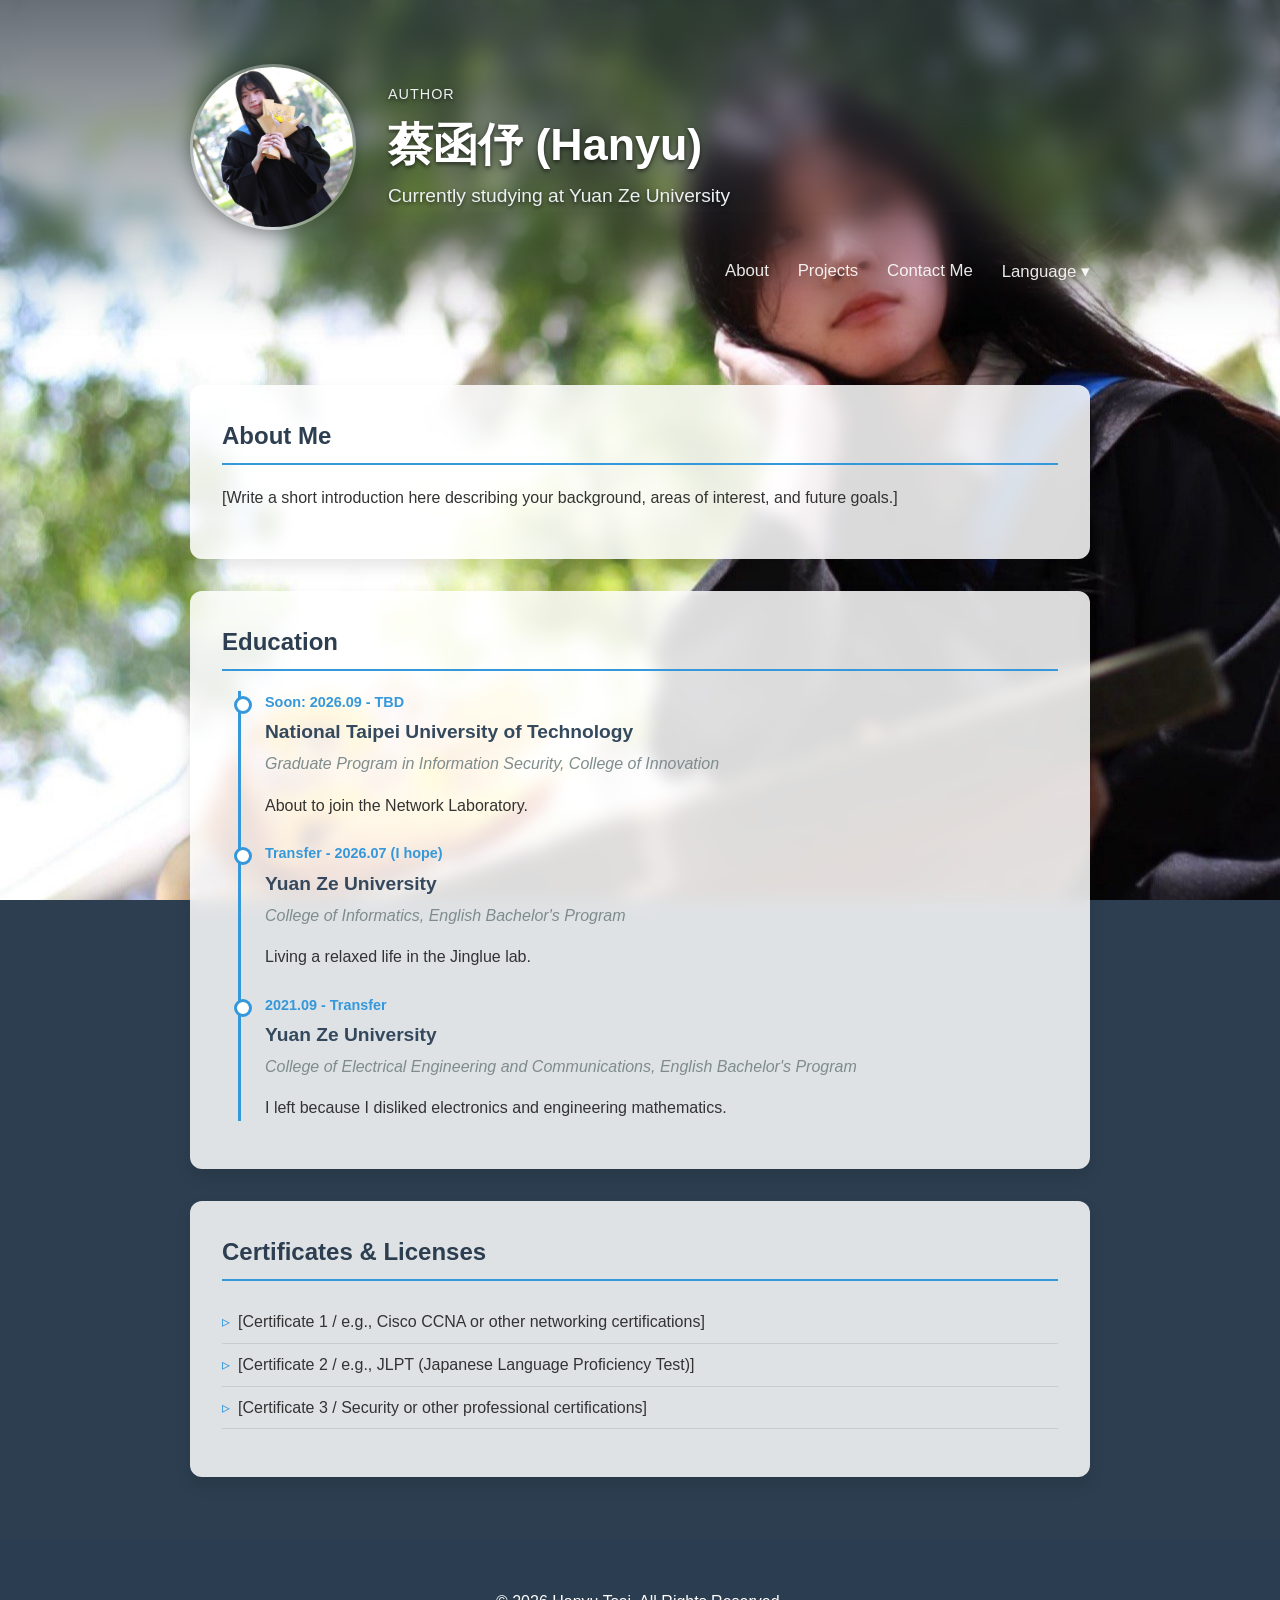
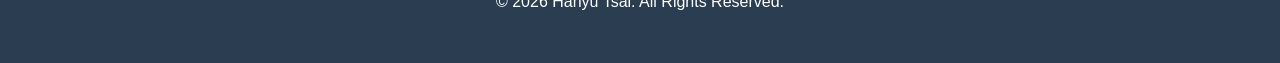
==== en/index.html @ d54254c4 "add different pages and English version" ====
<!DOCTYPE html>
<html lang="en">
<head>
    <meta charset="UTF-8">
    <meta name="viewport" content="width=device-width, initial-scale=1.0">
    <title>Hanyu's Website - About</title>
    <link rel="stylesheet" href="../style.css">
</head>
<body>

    <header>
        <div class="header-container">
            <div class="profile-main">
                <img src="../1.jpg" alt="Profile Picture" class="profile-img">
                <div class="profile-info">
                    <div class="profile-author">AUTHOR</div>
                    <h1>蔡函伃 (Hanyu)</h1>
                    <p>Currently studying at Yuan Ze University</p>
                </div>
            </div>
            
            <nav class="profile-nav">
                <a href="index.html">About</a>
                <a href="projects.html">Projects</a>
                <a href="contact.html">Contact Me</a>
                <div class="dropdown">
                    <button class="dropbtn">Language ▾</button>
                    <div class="dropdown-content">
                        <a href="../index.html">繁體中文</a>
                        <a href="index.html">English</a> 
                    </div>
                </div>
            </nav>
        </div>
    </header>

    <div class="container">
        <section id="about">
            <h2>About Me</h2>
            <p>[Write a short introduction here describing your background, areas of interest, and future goals.]</p>
        </section>

        <section id="education">
            <h2>Education</h2>
            <div class="timeline">
                <div class="timeline-item">
                    <div class="timeline-date">Soon: 2026.09 - TBD</div>
                    <h3 class="timeline-title">National Taipei University of Technology</h3>
                    <p class="timeline-subtitle">Graduate Program in Information Security, College of Innovation</p>
                    <p>About to join the Network Laboratory.</p>
                </div>

                <div class="timeline-item">
                    <div class="timeline-date">Transfer - 2026.07 (I hope)</div>
                    <h3 class="timeline-title">Yuan Ze University</h3>
                    <p class="timeline-subtitle">College of Informatics, English Bachelor's Program</p>
                    <p>Living a relaxed life in the Jinglue lab.</p>
                </div>

                <div class="timeline-item">
                    <div class="timeline-date">2021.09 - Transfer</div>
                    <h3 class="timeline-title">Yuan Ze University</h3>
                    <p class="timeline-subtitle">College of Electrical Engineering and Communications, English Bachelor's Program</p>
                    <p>I left because I disliked electronics and engineering mathematics.</p>
                </div>
            </div>
        </section>

        <section id="certificates">
            <h2>Certificates & Licenses</h2>
            <ul class="skill-list">
                <li>[Certificate 1 / e.g., Cisco CCNA or other networking certifications]</li>
                <li>[Certificate 2 / e.g., JLPT (Japanese Language Proficiency Test)]</li>
                <li>[Certificate 3 / Security or other professional certifications]</li>
            </ul>
        </section>
    </div>

    <footer>
        <p>&copy; 2026 Hanyu Tsai. All Rights Reserved.</p>
    </footer>

</body>
</html>
---- style.css ----
:root {
    --primary-color: #2c3e50;
    --secondary-color: #34495e;
    --accent-color: #3498db;
    --text-color: #333;
    --bg-color: #f8f9fa;
}

body {
    font-family: 'Segoe UI', Tahoma, Geneva, Verdana, sans-serif;
    line-height: 1.6;
    margin: 0;
    padding: 0;
    color: var(--text-color);
    background-color: var(--primary-color);
}

/* 全螢幕固定背景圖 */
body::before {
    content: '';
    position: fixed;
    top: 0;
    left: 0;
    width: 100vw;
    height: 100vh;
    z-index: -2; 
    background-image: url('8.jpg'); 
    background-size: cover;
    background-position: center;
}

/* Header 所屬的毛玻璃與漸變遮罩 */
header {
    position: relative; 
    color: white;
    padding: 4rem 2rem 4rem; /* 稍微縮減底部留白，讓整體更緊湊 */
    display: flex;
    justify-content: center;
}

header::before {
    content: '';
    position: absolute;
    top: 0;
    left: 0;
    width: 100%;
    height: 100%;
    z-index: -1; 
    background: linear-gradient(to bottom, rgba(40, 50, 60, 0.7) 0%, rgba(40, 50, 60, 0) 100%);
    backdrop-filter: blur(12px);
    -webkit-backdrop-filter: blur(12px);
    -webkit-mask-image: linear-gradient(to bottom, rgba(0,0,0,1) 60%, rgba(0,0,0,0) 100%);
    mask-image: linear-gradient(to bottom, rgba(0,0,0,1) 60%, rgba(0,0,0,0) 100%);
}

/* 核心修改：改為 column (上下排列)，徹底釋放橫向空間 */
.header-container {
    max-width: 900px;
    width: 100%;
    display: flex;
    flex-direction: column; 
    gap: 1.5rem; /* 上方文字與下方選單的整齊間距 */
}

/* 左側頭像與文字容器：現在可以舒展到完整寬度 */
.profile-main {
    display: flex;
    align-items: center;
    gap: 2rem;
    width: 100%;
}

.profile-img {
    width: 160px;
    height: 160px;
    border-radius: 50%;
    object-fit: cover;
    border: 3px solid rgba(255, 255, 255, 0.3);
    box-shadow: 0 4px 15px rgba(0,0,0,0.3);
}

.profile-info {
    display: flex;
    flex-direction: column;
    text-shadow: 0 2px 4px rgba(0,0,0,0.6); 
}

.profile-author {
    font-size: 0.9rem;
    color: #ecf0f1;
    letter-spacing: 1px;
    margin-bottom: 0.2rem;
    text-transform: uppercase;
}

.profile-info h1 {
    margin: 0;
    font-size: 2.8rem;
    font-weight: 600;
    white-space: nowrap; /* 確保名字絕對不亂斷行 */
}

.profile-info p {
    font-size: 1.2rem;
    color: #ecf0f1;
    margin-top: 5px;
    margin: 0;
    white-space: nowrap; /* 確保學校名稱絕對不亂斷行 */
}

/* 導覽選單：移到第二行，並精準推至最右邊 */
.profile-nav {
    display: flex;
    gap: 1.8rem;
    align-items: center;
    white-space: nowrap;         
    margin-left: auto; /* ✨ 關鍵：把選單整組推到最右邊，精確對齊下方白格子的右邊緣 */
}

.profile-nav a, .dropbtn {
    color: rgba(255, 255, 255, 0.9);
    text-decoration: none;
    font-size: 1.05rem;
    font-weight: 500;
    background: none;
    border: none;
    cursor: pointer;
    padding: 4px 0;
    font-family: inherit;
    position: relative;
    transition: color 0.3s;
}

.profile-nav a::after {
    content: '';
    position: absolute;
    width: 0;
    height: 2px;
    bottom: 0;
    left: 0;
    background-color: white;
    transition: width 0.3s ease;
}

.profile-nav a:hover::after {
    width: 100%;
}

.profile-nav a:hover, .dropdown:hover .dropbtn {
    color: #fff;
}

/* 下拉選單與隱形橋樑 */
.dropdown {
    position: relative;
    display: inline-block;
}

.dropdown-content {
    display: none;
    position: absolute;
    right: 0; 
    background-color: rgba(30, 40, 50, 0.85);
    backdrop-filter: blur(8px);
    min-width: 110px;
    box-shadow: 0px 8px 16px rgba(0,0,0,0.3);
    z-index: 10;
    border-radius: 6px;
    margin-top: 8px; 
    overflow: visible; 
}

.dropdown-content::before {
    content: '';
    position: absolute;
    top: -12px; 
    left: 0;
    width: 100%;
    height: 12px;
    background: transparent; 
}

.dropdown-content a {
    color: white;
    padding: 8px 14px;
    font-size: 0.95rem;
    display: block;
    text-align: left;
    transition: background 0.2s;
}

.dropdown-content a::after {
    display: none; 
}

.dropdown-content a:hover {
    background-color: rgba(255, 255, 255, 0.15);
}

.dropdown:hover .dropdown-content {
    display: block;
}

/* 內容區塊 */
.container {
    max-width: 900px;
    margin: 0 auto;
    padding: 2rem;
}

section {
    background: rgba(255, 255, 255, 0.85); 
    backdrop-filter: blur(8px); 
    padding: 2rem;
    border-radius: 12px;
    box-shadow: 0 8px 16px rgba(0,0,0,0.1);
    margin-bottom: 2rem;
}

h2 {
    color: var(--primary-color);
    border-bottom: 2px solid var(--accent-color);
    padding-bottom: 0.5rem;
    margin-top: 0;
}

/* 時間線 */
.timeline {
    border-left: 3px solid var(--accent-color);
    padding-left: 1.5rem;
    margin-left: 1rem;
    position: relative;
}

.timeline-item {
    position: relative;
    margin-bottom: 1.5rem;
}

.timeline-item:last-child {
    margin-bottom: 0;
}

.timeline-item::before {
    content: '';
    position: absolute;
    left: -1.95rem;
    top: 0.3rem;
    width: 12px;
    height: 12px;
    background-color: white;
    border: 3px solid var(--accent-color);
    border-radius: 50%;
}

.timeline-date {
    font-size: 0.9rem;
    color: var(--accent-color);
    font-weight: bold;
    margin-bottom: 0.2rem;
}

.timeline-title {
    font-size: 1.2rem;
    color: var(--secondary-color);
    margin: 0;
    font-weight: bold;
}

.timeline-subtitle {
    font-size: 1rem;
    color: #7f8c8d;
    margin: 0.2rem 0 0.5rem 0;
    font-style: italic;
}

ul.skill-list {
    list-style-type: none;
    padding: 0;
}

ul.skill-list li {
    padding: 0.5rem 0;
    border-bottom: 1px solid rgba(0,0,0,0.1); 
}

ul.skill-list li::before {
    content: "▹";
    color: var(--accent-color);
    margin-right: 8px;
}

.project-item {
    margin-bottom: 1.5rem;
}

.project-item h3 {
    margin-bottom: 0.2rem;
    color: var(--secondary-color);
}

.project-meta {
    font-size: 0.9rem;
    color: #7f8c8d;
    font-style: italic;
    margin-bottom: 0.5rem;
}

footer {
    text-align: center;
    padding: 2rem;
    background-color: rgba(44, 62, 80, 0.9); 
    color: white;
}

a {
    color: var(--accent-color);
    text-decoration: none;
}

a:hover {
    text-decoration: underline;
}

/* 📱 響應式手機版設定 */
@media (max-width: 768px) {
    body::before {
        background-image: url('3.jpg'); 
    }

    .header-container {
        flex-direction: column;
        text-align: center;
        align-items: center; 
        gap: 1rem;
    }

    .profile-main {
        flex-direction: column;
        text-align: center;
        gap: 1rem;
    }

    .profile-info h1, .profile-info p {
        white-space: normal; /* 手機版寬度太窄時，允許正常的自動換行 */
    }

    .profile-nav {
        margin-left: 0; /* 手機版取消靠右，改回居中排列 */
        justify-content: center;
        gap: 1.2rem;
        margin-top: 0.5rem;
    }

    .container {
        padding: 1rem;
    }

    section {
        padding: 1.5rem;
    }
}
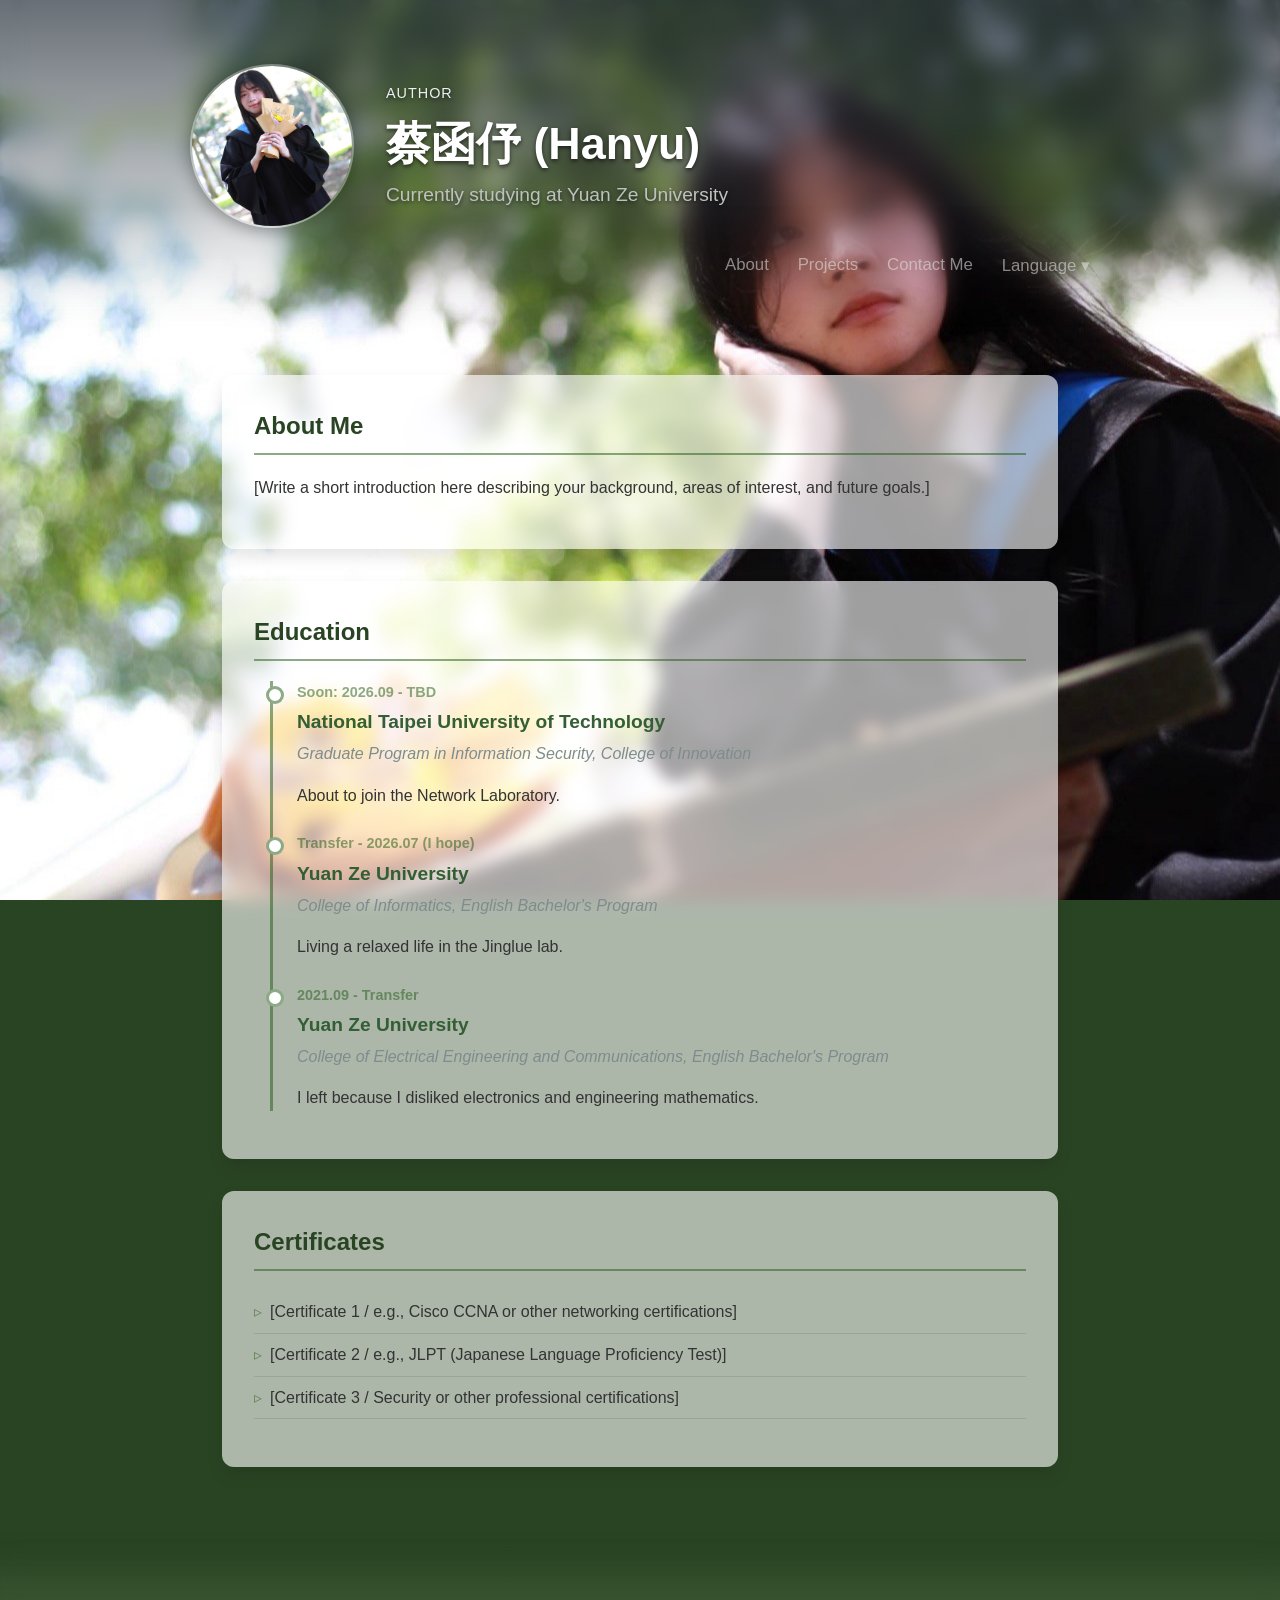
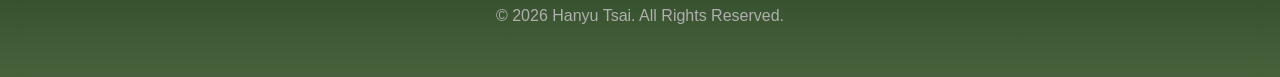
==== commit 6b338269: "修好了footer上移的bug，更改了繁體中文部分的index內容，並且更改了整體的css" ====
--- a/en/index.html
+++ b/en/index.html
@@ -67,7 +67,7 @@
         </section>
 
         <section id="certificates">
-            <h2>Certificates & Licenses</h2>
+            <h2>Certificates</h2>
             <ul class="skill-list">
                 <li>[Certificate 1 / e.g., Cisco CCNA or other networking certifications]</li>
                 <li>[Certificate 2 / e.g., JLPT (Japanese Language Proficiency Test)]</li>
--- a/style.css
+++ b/style.css
@@ -1,11 +1,17 @@
+/* ========================================
+   CSS 全局變量定義
+   ======================================== */
 :root {
-    --primary-color: #2c3e50;
-    --secondary-color: #34495e;
-    --accent-color: #3498db;
-    --text-color: #333;
-    --bg-color: #f8f9fa;
-}
-
+    --primary-color: #294423;       /* 主要色彩 - 深藍灰 */
+    --secondary-color: #345e34;     /* 次要色彩 - 稍淺藍灰 */
+    --accent-color: #245c1685;        /* 強調色 - 亮藍 */
+    --text-color: #333333;             /* 文字色 - 深灰 */
+    --bg-color: #f8f9fa00;            /* 背景色 - 淺灰 */
+}
+
+/* ========================================
+   頁面基本樣式
+   ======================================== */
 body {
     font-family: 'Segoe UI', Tahoma, Geneva, Verdana, sans-serif;
     line-height: 1.6;
@@ -13,96 +19,116 @@
     padding: 0;
     color: var(--text-color);
     background-color: var(--primary-color);
+
+    /* 💡 請在 body 裡面加上這 3 行 */
+    display: flex;
+    flex-direction: column;
+    min-height: 100vh;
 }
 
 /* 全螢幕固定背景圖 */
 body::before {
-    content: '';
-    position: fixed;
-    top: 0;
-    left: 0;
-    width: 100vw;
-    height: 100vh;
-    z-index: -2; 
-    background-image: url('8.jpg'); 
-    background-size: cover;
-    background-position: center;
-}
-
+    content: '';                    /* 創建偽元素 */
+    position: fixed;                /* 固定定位 */
+    top: 0;                         /* 距上方 0 */
+    left: 0;                        /* 距左方 0 */
+    width: 100vw;                   /* 寬度100視口寬度 */
+    height: 100vh;                  /* 高度100視口高度 */
+    z-index: -2;                    /* 層級最底 */
+    background-image: url('8.jpg'); /* 背景圖片 */
+    background-size: cover;         /* 圖片覆蓋整個區域 */
+    background-position: center;    /* 居中定位 */
+}
+
+/* ========================================
+   Header 標題區樣式
+   ======================================== */
 /* Header 所屬的毛玻璃與漸變遮罩 */
 header {
-    position: relative; 
-    color: white;
-    padding: 4rem 2rem 4rem; /* 稍微縮減底部留白，讓整體更緊湊 */
-    display: flex;
-    justify-content: center;
-}
-
+    position: relative;             /* 相對定位 */
+    color: white;                   /* 文字為白色 */
+    padding: 4rem 2rem 4rem;        /* 上下內邊距 4rem，左右 2rem */
+    display: flex;                  /* 使用彈性佈局 */
+    justify-content: center;        /* 水平居中 */
+}
+
+/* Header 背景效果 - 毛玻璃模糊背景 */
 header::before {
-    content: '';
-    position: absolute;
-    top: 0;
-    left: 0;
-    width: 100%;
-    height: 100%;
-    z-index: -1; 
+    content: '';                    /* 創建偽元素 */
+    position: absolute;             /* 絕對定位 */
+    top: 0;                         /* 距上方 0 */
+    left: 0;                        /* 距左方 0 */
+    width: 100%;                    /* 寬度100% */
+    height: 100%;                   /* 高度100% */
+    z-index: -1;                    /* 在 header 後面 */
+    /* 漸變效果：上方不透明，下方透明 */
     background: linear-gradient(to bottom, rgba(40, 50, 60, 0.7) 0%, rgba(40, 50, 60, 0) 100%);
-    backdrop-filter: blur(12px);
-    -webkit-backdrop-filter: blur(12px);
-    -webkit-mask-image: linear-gradient(to bottom, rgba(0,0,0,1) 60%, rgba(0,0,0,0) 100%);
-    mask-image: linear-gradient(to bottom, rgba(0,0,0,1) 60%, rgba(0,0,0,0) 100%);
-}
-
+    backdrop-filter: blur(12px);    /* 高斯模糊效果 */
+    -webkit-backdrop-filter: blur(12px); /* Webkit 瀏覽器相容 */
+    -webkit-mask-image: linear-gradient(to bottom, rgba(0,0,0,1) 60%, rgba(0,0,0,0) 100%); /* Webkit 遮罩 */
+    mask-image: linear-gradient(to bottom, rgba(0,0,0,1) 60%, rgba(0,0,0,0) 100%); /* 遮罩效果 */
+}
+
+/* ========================================
+   Header 容器佈局
+   ======================================== */
 /* 核心修改：改為 column (上下排列)，徹底釋放橫向空間 */
 .header-container {
-    max-width: 900px;
-    width: 100%;
-    display: flex;
-    flex-direction: column; 
-    gap: 1.5rem; /* 上方文字與下方選單的整齊間距 */
-}
-
+    max-width: 900px;               /* 最大寬度 900px */
+    width: 100%;                    /* 寬度100% */
+    display: flex;                  /* 彈性佈局 */
+    flex-direction: column;         /* 上下排列 */
+    gap: 1.5rem;                    /* 元素間距 1.5rem */
+}
+
+/* ========================================
+   個人資訊區塊
+   ======================================== */
 /* 左側頭像與文字容器：現在可以舒展到完整寬度 */
 .profile-main {
-    display: flex;
-    align-items: center;
-    gap: 2rem;
-    width: 100%;
-}
-
+    display: flex;                  /* 彈性佈局 */
+    align-items: center;            /* 垂直居中 */
+    gap: 2rem;                      /* 元素間距 2rem */
+    width: 100%;                    /* 寬度100% */
+}
+
+/* 頭像樣式 */
 .profile-img {
-    width: 160px;
-    height: 160px;
-    border-radius: 50%;
-    object-fit: cover;
-    border: 3px solid rgba(255, 255, 255, 0.3);
-    box-shadow: 0 4px 15px rgba(0,0,0,0.3);
-}
-
+    width: 160px;                   /* 寬度 160px */
+    height: 160px;                  /* 高度 160px */
+    border-radius: 50%;             /* 圓形頭像 */
+    object-fit: cover;              /* 保持長寬比裁切 */
+    border: 2.5px solid rgba(255, 255, 255, 0.3); /* 半透明白色邊框 */
+    box-shadow: 0 4px 15px rgba(0,0,0,0.3); /* 陰影效果 */
+}
+
+/* 文字資訊容器 */
 .profile-info {
-    display: flex;
-    flex-direction: column;
-    text-shadow: 0 2px 4px rgba(0,0,0,0.6); 
-}
-
+    display: flex;                  /* 彈性佈局 */
+    flex-direction: column;         /* 上下排列 */
+    text-shadow: 0 2px 4px rgba(0,0,0,0.6); /* 文字陰影 */
+}
+
+/* 作者身份文字 */
 .profile-author {
-    font-size: 0.9rem;
-    color: #ecf0f1;
-    letter-spacing: 1px;
-    margin-bottom: 0.2rem;
-    text-transform: uppercase;
-}
-
+    font-size: 0.9rem;              /* 字體大小 0.9rem */
+    color: #ecf0f1;                 /* 淺灰色 */
+    letter-spacing: 1px;            /* 字間距 1px */
+    margin-bottom: 0.2rem;          /* 下方邊距 0.2rem */
+    text-transform: uppercase;      /* 大寫轉換 */
+}
+
+/* 名字標題 */
 .profile-info h1 {
-    margin: 0;
-    font-size: 2.8rem;
-    font-weight: 600;
-    white-space: nowrap; /* 確保名字絕對不亂斷行 */
+    margin: 0;                      /* 移除預設邊距 */
+    font-size: 2.8rem;              /* 字體大小 2.8rem */
+    font-weight: 600;               /* 字體粗細 600 */
+    white-space: nowrap;            /* 確保名字絕對不亂斷行 */
 }
 
 .profile-info p {
     font-size: 1.2rem;
-    color: #ecf0f1;
+    color: #bec2be;
     margin-top: 5px;
     margin: 0;
     white-space: nowrap; /* 確保學校名稱絕對不亂斷行 */
@@ -110,25 +136,25 @@
 
 /* 導覽選單：移到第二行，並精準推至最右邊 */
 .profile-nav {
-    display: flex;
-    gap: 1.8rem;
-    align-items: center;
-    white-space: nowrap;         
-    margin-left: auto; /* ✨ 關鍵：把選單整組推到最右邊，精確對齊下方白格子的右邊緣 */
+    display: flex;                  /* 彈性佈局，水平排列連結 */
+    gap: 1.8rem;                    /* 連結間距 1.8rem */
+    align-items: center;            /* 垂直置中對齊 */
+    white-space: nowrap;            /* 禁止連結換行 */
+    margin-left: auto;              /* 推整組選單到最右側 */
 }
 
 .profile-nav a, .dropbtn {
-    color: rgba(255, 255, 255, 0.9);
-    text-decoration: none;
-    font-size: 1.05rem;
-    font-weight: 500;
-    background: none;
-    border: none;
-    cursor: pointer;
-    padding: 4px 0;
-    font-family: inherit;
-    position: relative;
-    transition: color 0.3s;
+    color: rgba(224, 224, 224, 0.582);/* 文字顏色：半透明白 */
+    text-decoration: none;          /* 移除底線 */
+    font-size: 1.05rem;             /* 字體大小 */
+    font-weight: 500;               /* 字重 */
+    background: none;               /* 無背景 */
+    border: none;                   /* 無邊框 */
+    cursor: pointer;                /* 滑鼠樣式 */
+    padding: 0;                     /* 取消預設內距 */
+    font-family: inherit;           /* 繼承字體 */
+    position: relative;             /* 為偽元素定位 */
+    transition: color 0.3s;         /* 顏色過渡效果 */
 }
 
 .profile-nav a::after {
@@ -138,78 +164,85 @@
     height: 2px;
     bottom: 0;
     left: 0;
-    background-color: white;
-    transition: width 0.3s ease;
+    background-color: white;        /* 連結底部滑動線 */
+    transition: width 0.3s ease;    /* 線條展開動畫 */
 }
 
 .profile-nav a:hover::after {
-    width: 100%;
+    width: 100%;                    /* 滑鼠移上時底線滿寬 */
 }
 
 .profile-nav a:hover, .dropdown:hover .dropbtn {
-    color: #fff;
-}
-
-/* 下拉選單與隱形橋樑 */
+    color: #fff;                    /* 滑鼠移上時文字變白 */
+    text-decoration: none; /* 👈 加上這行，強制殺掉瀏覽器預設的底線 */
+}
+
+/* 下拉選單設定 */
 .dropdown {
-    position: relative;
-    display: inline-block;
+    position: relative;             /* 讓下拉內容絕對定位於此 */
+    display: inline-block;          /* 行內區塊顯示 */
 }
 
 .dropdown-content {
-    display: none;
-    position: absolute;
-    right: 0; 
-    background-color: rgba(30, 40, 50, 0.85);
-    backdrop-filter: blur(8px);
-    min-width: 110px;
-    box-shadow: 0px 8px 16px rgba(0,0,0,0.3);
-    z-index: 10;
-    border-radius: 6px;
-    margin-top: 8px; 
-    overflow: visible; 
+    display: none;                  /* 預設隱藏 */
+    position: absolute;             /* 絕對定位 */
+    right: 0;                       /* 靠右對齊 */
+    background-color: rgba(227, 240, 226, 0.418); /* 半透明底色 */
+    backdrop-filter: blur(8px);     /* 毛玻璃模糊 */
+    min-width: 110px;               /* 最小寬度 */
+    box-shadow: 0px 8px 16px rgba(0,0,0,0.3); /* 陰影 */
+    z-index: 10;                    /* 視野層級 */
+    border-radius: 6px;             /* 圓角 */
+    margin-top: 8px;                /* 與按鈕間距 */
+    overflow: visible;              /* 允許溢出可見 */
 }
 
 .dropdown-content::before {
     content: '';
     position: absolute;
-    top: -12px; 
+    top: -12px;
     left: 0;
     width: 100%;
     height: 12px;
-    background: transparent; 
+    background: transparent;         /* 用於延展點擊區域 */
 }
 
 .dropdown-content a {
-    color: white;
-    padding: 8px 14px;
-    font-size: 0.95rem;
-    display: block;
-    text-align: left;
-    transition: background 0.2s;
+    color: white;                   /* 文字顏色 */
+    padding: 8px 14px;              /* 內距 */
+    font-size: 0.95rem;             /* 字體大小 */
+    display: block;                 /* 區塊顯示 */
+    text-align: left;               /* 左對齊 */
+    transition: background 0.2s;    /* 背景過渡 */
 }
 
 .dropdown-content a::after {
-    display: none; 
+    display: none;                  /* 隱藏底線效果 */
 }
 
 .dropdown-content a:hover {
-    background-color: rgba(255, 255, 255, 0.15);
+    background-color: rgba(235, 238, 234, 0.15); /* 滑鼠移上時背景 */
 }
 
 .dropdown:hover .dropdown-content {
-    display: block;
-}
+    display: block;                 /* 滑鼠懸停顯示下拉內容 */
+}
+
 
 /* 內容區塊 */
 .container {
     max-width: 900px;
     margin: 0 auto;
     padding: 2rem;
+
+    /* 💡 請在 .container 裡面加上這 3 行 */
+    flex: 1;
+    width: 100%;
+    box-sizing: border-box;
 }
 
 section {
-    background: rgba(255, 255, 255, 0.85); 
+    background: rgba(255, 255, 255, 0.616); 
     backdrop-filter: blur(8px); 
     padding: 2rem;
     border-radius: 12px;
@@ -307,10 +340,40 @@
 }
 
 footer {
+    position: relative;      /* 為了定位背景的毛玻璃層 */
     text-align: center;
-    padding: 2rem;
-    background-color: rgba(44, 62, 80, 0.9); 
-    color: white;
+    padding: 3.5rem 2rem 2rem; /* 增加頂部留白，讓漸變過渡空間更自然 */
+    color: #afafaf;
+    background: transparent; /* ⚠️ 關鍵：本體設為透明，交由偽元素處理玻璃效果 */
+}
+
+/* 建立獨立的頁尾毛玻璃漸變層 */
+footer::before {
+    content: '';
+    position: absolute;
+    top: 0;
+    left: 0;
+    width: 100%;
+    height: 100%;
+    z-index: -1; 
+    
+    /* 漸變底色：由下往上（深色漸變至完全透明） */
+    background: linear-gradient(to top, rgba(132, 155, 110, 0.349) 0%, rgba(51, 80, 44, 0) 100%);
+    
+    /* 毛玻璃模糊效果 */
+    backdrop-filter: blur(12px);
+    -webkit-backdrop-filter: blur(12px);
+    
+    /* 漸變遮罩：讓「模糊效果本身」也由下往上淡出，與背景完美融為一體 */
+    -webkit-mask-image: linear-gradient(to top, rgba(0,0,0,1) 65%, rgba(0,0,0,0) 100%);
+    mask-image: linear-gradient(to top, rgba(0,0,0,1) 65%, rgba(0,0,0,0) 100%);
+}
+
+/* 順手幫頁尾的副文字加個微透光的高級感 */
+footer p.sub-text {
+    font-size: 0.85rem;
+    color: rgba(255, 255, 255, 0.7);
+    margin-top: 4px;
 }
 
 a {
@@ -324,10 +387,12 @@
 
 /* 📱 響應式手機版設定 */
 @media (max-width: 768px) {
+    /* 手機版背景圖片替換為較淺的3.jpg */
     body::before {
         background-image: url('3.jpg'); 
     }
 
+    /* Header容器改為垂直排列，居中對齊 */
     .header-container {
         flex-direction: column;
         text-align: center;
@@ -335,27 +400,32 @@
         gap: 1rem;
     }
 
+    /* 主要資訊區改為上下排列，居中顯示 */
     .profile-main {
         flex-direction: column;
         text-align: center;
         gap: 1rem;
     }
 
+    /* 手機版寬度太窄時，允許名字和學校名稱正常自動換行 */
     .profile-info h1, .profile-info p {
-        white-space: normal; /* 手機版寬度太窄時，允許正常的自動換行 */
-    }
-
+        white-space: normal;
+    }
+
+    /* 手機版取消靠右，改回居中排列導覽選單 */
     .profile-nav {
-        margin-left: 0; /* 手機版取消靠右，改回居中排列 */
+        margin-left: 0;
         justify-content: center;
         gap: 1.2rem;
         margin-top: 0.5rem;
     }
 
+    /* 減少容器內邊距，適應手機螢幕寬度 */
     .container {
         padding: 1rem;
     }
 
+    /* 減少各區段的內邊距以節省空間 */
     section {
         padding: 1.5rem;
     }
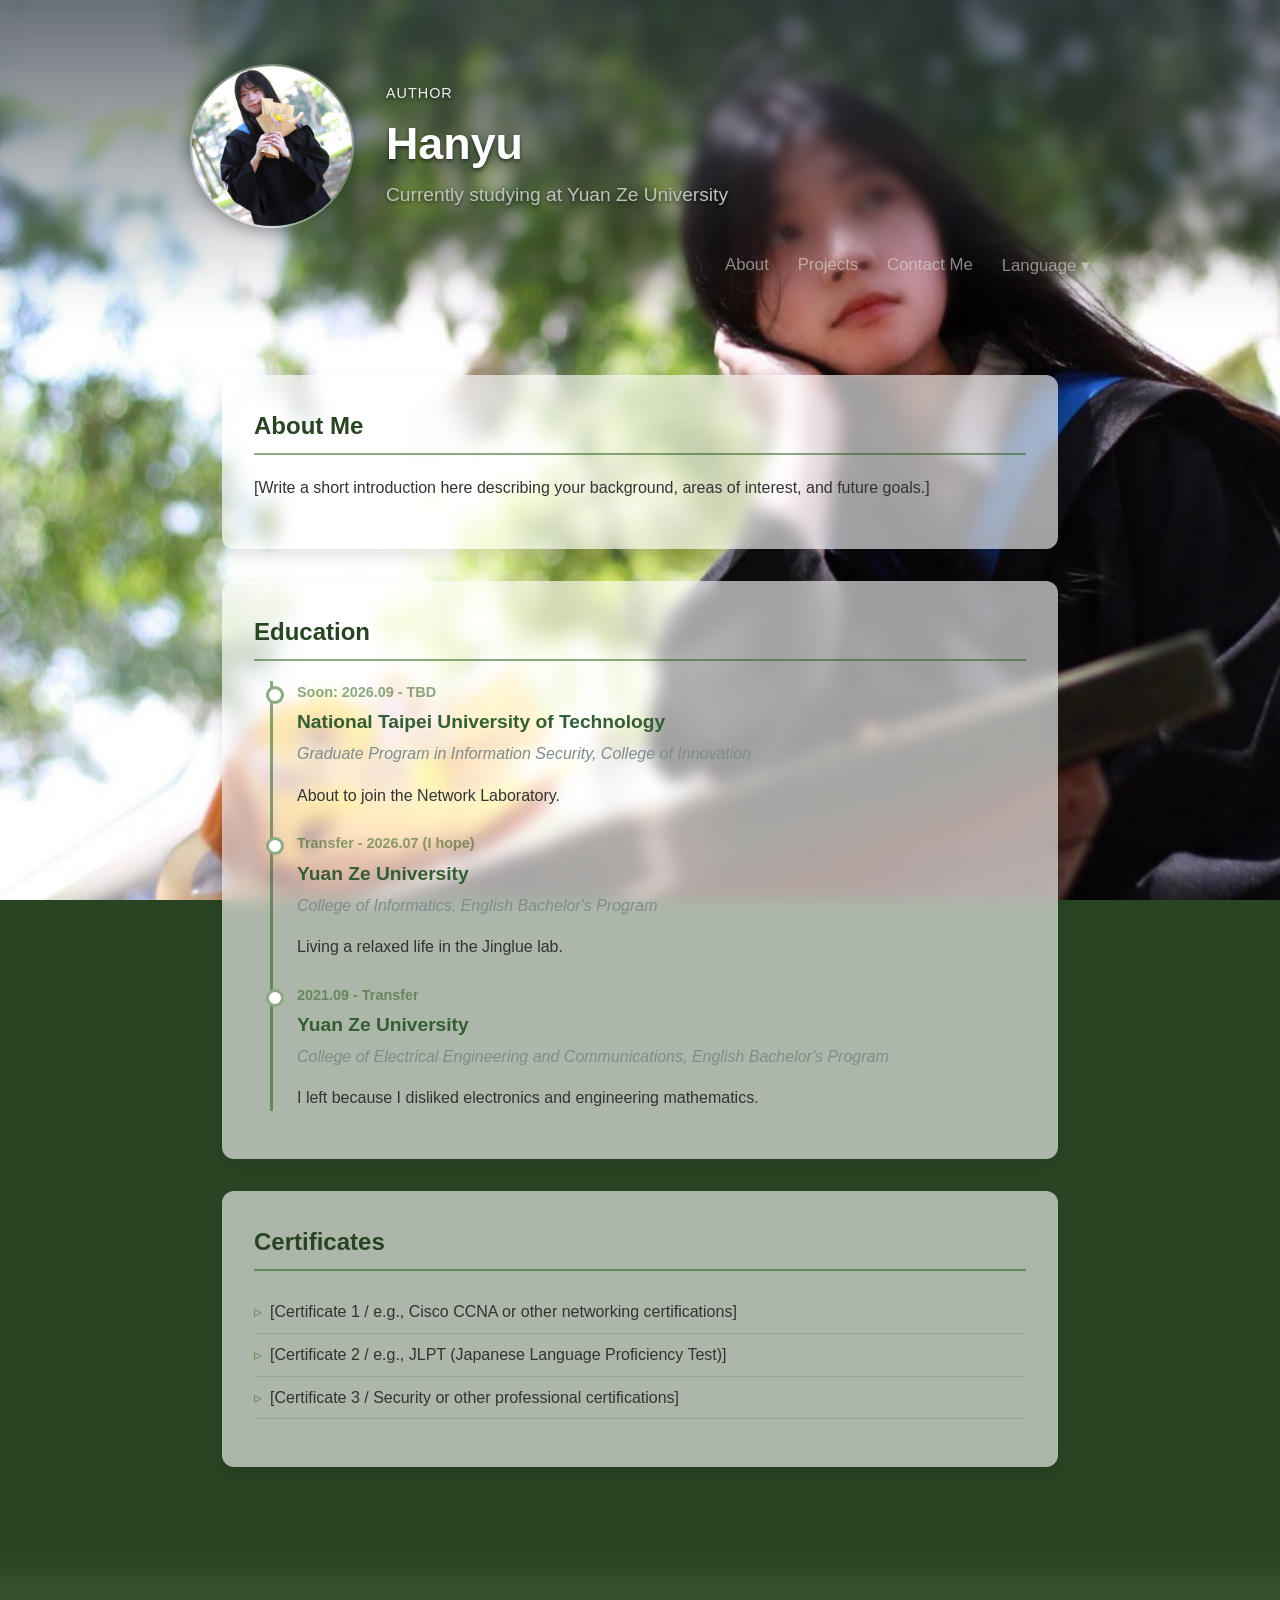
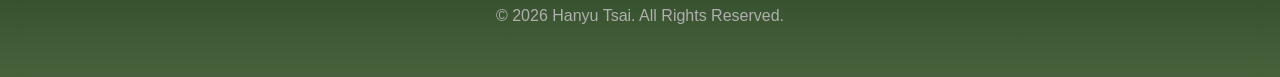
==== commit dd221cfb: "Change name" ====
--- a/en/index.html
+++ b/en/index.html
@@ -14,7 +14,7 @@
                 <img src="../1.jpg" alt="Profile Picture" class="profile-img">
                 <div class="profile-info">
                     <div class="profile-author">AUTHOR</div>
-                    <h1>蔡函伃 (Hanyu)</h1>
+                    <h1>Hanyu</h1>
                     <p>Currently studying at Yuan Ze University</p>
                 </div>
             </div>
--- a/style.css
+++ b/style.css
@@ -63,8 +63,8 @@
     z-index: -1;                    /* 在 header 後面 */
     /* 漸變效果：上方不透明，下方透明 */
     background: linear-gradient(to bottom, rgba(40, 50, 60, 0.7) 0%, rgba(40, 50, 60, 0) 100%);
-    backdrop-filter: blur(12px);    /* 高斯模糊效果 */
-    -webkit-backdrop-filter: blur(12px); /* Webkit 瀏覽器相容 */
+    backdrop-filter: blur(6px);    /* 高斯模糊效果 */
+    -webkit-backdrop-filter: blur(6px); /* Webkit 瀏覽器相容 */
     -webkit-mask-image: linear-gradient(to bottom, rgba(0,0,0,1) 60%, rgba(0,0,0,0) 100%); /* Webkit 遮罩 */
     mask-image: linear-gradient(to bottom, rgba(0,0,0,1) 60%, rgba(0,0,0,0) 100%); /* 遮罩效果 */
 }
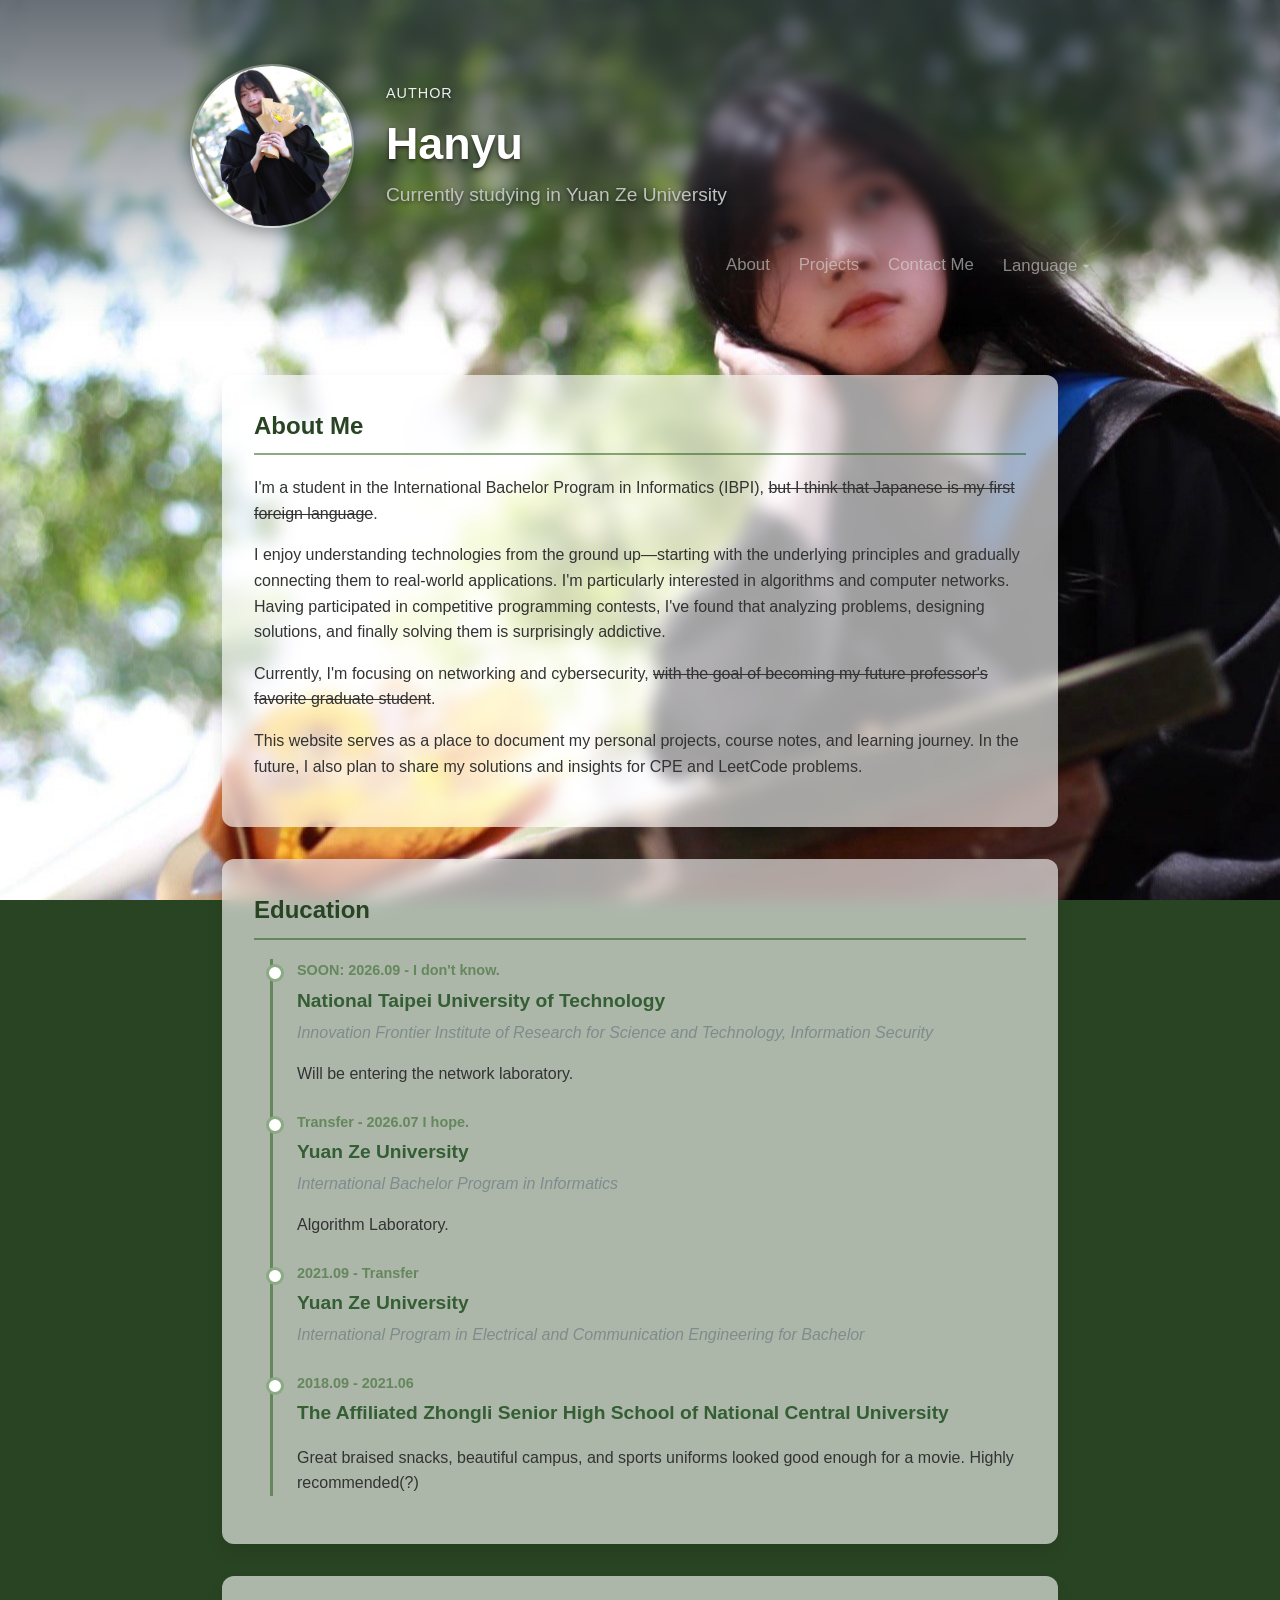
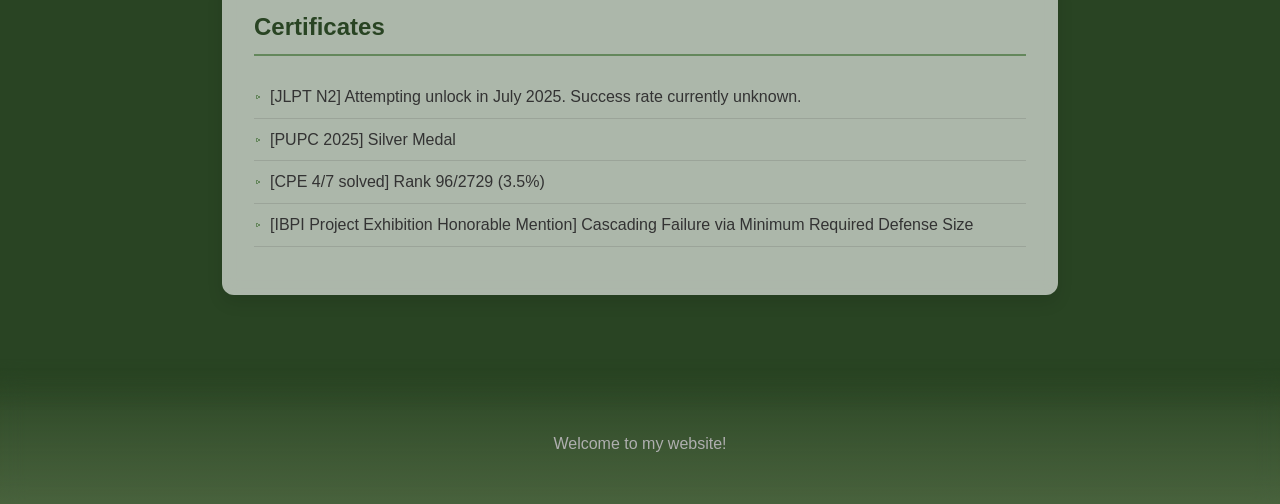
==== commit e6805610: "add English version pages content" ====
--- a/en/index.html
+++ b/en/index.html
@@ -1,5 +1,5 @@
 <!DOCTYPE html>
-<html lang="en">
+<html lang="zh-TW">
 <head>
     <meta charset="UTF-8">
     <meta name="viewport" content="width=device-width, initial-scale=1.0">
@@ -15,7 +15,7 @@
                 <div class="profile-info">
                     <div class="profile-author">AUTHOR</div>
                     <h1>Hanyu</h1>
-                    <p>Currently studying at Yuan Ze University</p>
+                    <p>Currently studying in Yuan Ze University</p>
                 </div>
             </div>
             
@@ -37,31 +37,39 @@
     <div class="container">
         <section id="about">
             <h2>About Me</h2>
-            <p>[Write a short introduction here describing your background, areas of interest, and future goals.]</p>
+            <p>I'm a student in the International Bachelor Program in Informatics (IBPI), <del>but I think that Japanese is my first foreign language</del>.</p>
+            <p>I enjoy understanding technologies from the ground up—starting with the underlying principles and gradually connecting them to real-world applications. I'm particularly interested in algorithms and computer networks. Having participated in competitive programming contests, I've found that analyzing problems, designing solutions, and finally solving them is surprisingly addictive.</p>
+            <p>Currently, I'm focusing on networking and cybersecurity, <del>with the goal of becoming my future professor's favorite graduate student</del>.</p>
+            <p>This website serves as a place to document my personal projects, course notes, and learning journey. In the future, I also plan to share my solutions and insights for CPE and LeetCode problems.</p>
         </section>
 
         <section id="education">
             <h2>Education</h2>
             <div class="timeline">
                 <div class="timeline-item">
-                    <div class="timeline-date">Soon: 2026.09 - TBD</div>
+                    <div class="timeline-date">SOON: 2026.09 - I don't know.</div>
                     <h3 class="timeline-title">National Taipei University of Technology</h3>
-                    <p class="timeline-subtitle">Graduate Program in Information Security, College of Innovation</p>
-                    <p>About to join the Network Laboratory.</p>
+                    <p class="timeline-subtitle">Innovation Frontier Institute of Research for Science and Technology, Information Security</p>
+                    <p>Will be entering the network laboratory.</p>
                 </div>
 
                 <div class="timeline-item">
-                    <div class="timeline-date">Transfer - 2026.07 (I hope)</div>
+                    <div class="timeline-date">Transfer - 2026.07 I hope.</div>
                     <h3 class="timeline-title">Yuan Ze University</h3>
-                    <p class="timeline-subtitle">College of Informatics, English Bachelor's Program</p>
-                    <p>Living a relaxed life in the Jinglue lab.</p>
+                    <p class="timeline-subtitle">International Bachelor Program in Informatics</p>
+                    <p>Algorithm Laboratory.</p>
                 </div>
 
                 <div class="timeline-item">
                     <div class="timeline-date">2021.09 - Transfer</div>
                     <h3 class="timeline-title">Yuan Ze University</h3>
-                    <p class="timeline-subtitle">College of Electrical Engineering and Communications, English Bachelor's Program</p>
-                    <p>I left because I disliked electronics and engineering mathematics.</p>
+                    <p class="timeline-subtitle">International Program in Electrical and Communication Engineering for Bachelor</p>
+                </div>
+
+                <div class="timeline-item">
+                    <div class="timeline-date">2018.09 - 2021.06</div>
+                    <h3 class="timeline-title">The Affiliated Zhongli Senior High School of National Central University</h3>
+                    <p>Great braised snacks, beautiful campus, and sports uniforms looked good enough for a movie. Highly recommended(?)</p>
                 </div>
             </div>
         </section>
@@ -69,15 +77,16 @@
         <section id="certificates">
             <h2>Certificates</h2>
             <ul class="skill-list">
-                <li>[Certificate 1 / e.g., Cisco CCNA or other networking certifications]</li>
-                <li>[Certificate 2 / e.g., JLPT (Japanese Language Proficiency Test)]</li>
-                <li>[Certificate 3 / Security or other professional certifications]</li>
+                <li>[JLPT N2] Attempting unlock in July 2025. Success rate currently unknown.</li>
+                <li>[PUPC 2025] Silver Medal</li>
+                <li>[CPE 4/7 solved] Rank 96/2729 (3.5%)</li>
+                <li>[IBPI Project Exhibition Honorable Mention] Cascading Failure via Minimum Required Defense Size</li>
             </ul>
         </section>
     </div>
 
     <footer>
-        <p>&copy; 2026 Hanyu Tsai. All Rights Reserved.</p>
+        <p>Welcome to my website!</p>
     </footer>
 
 </body>
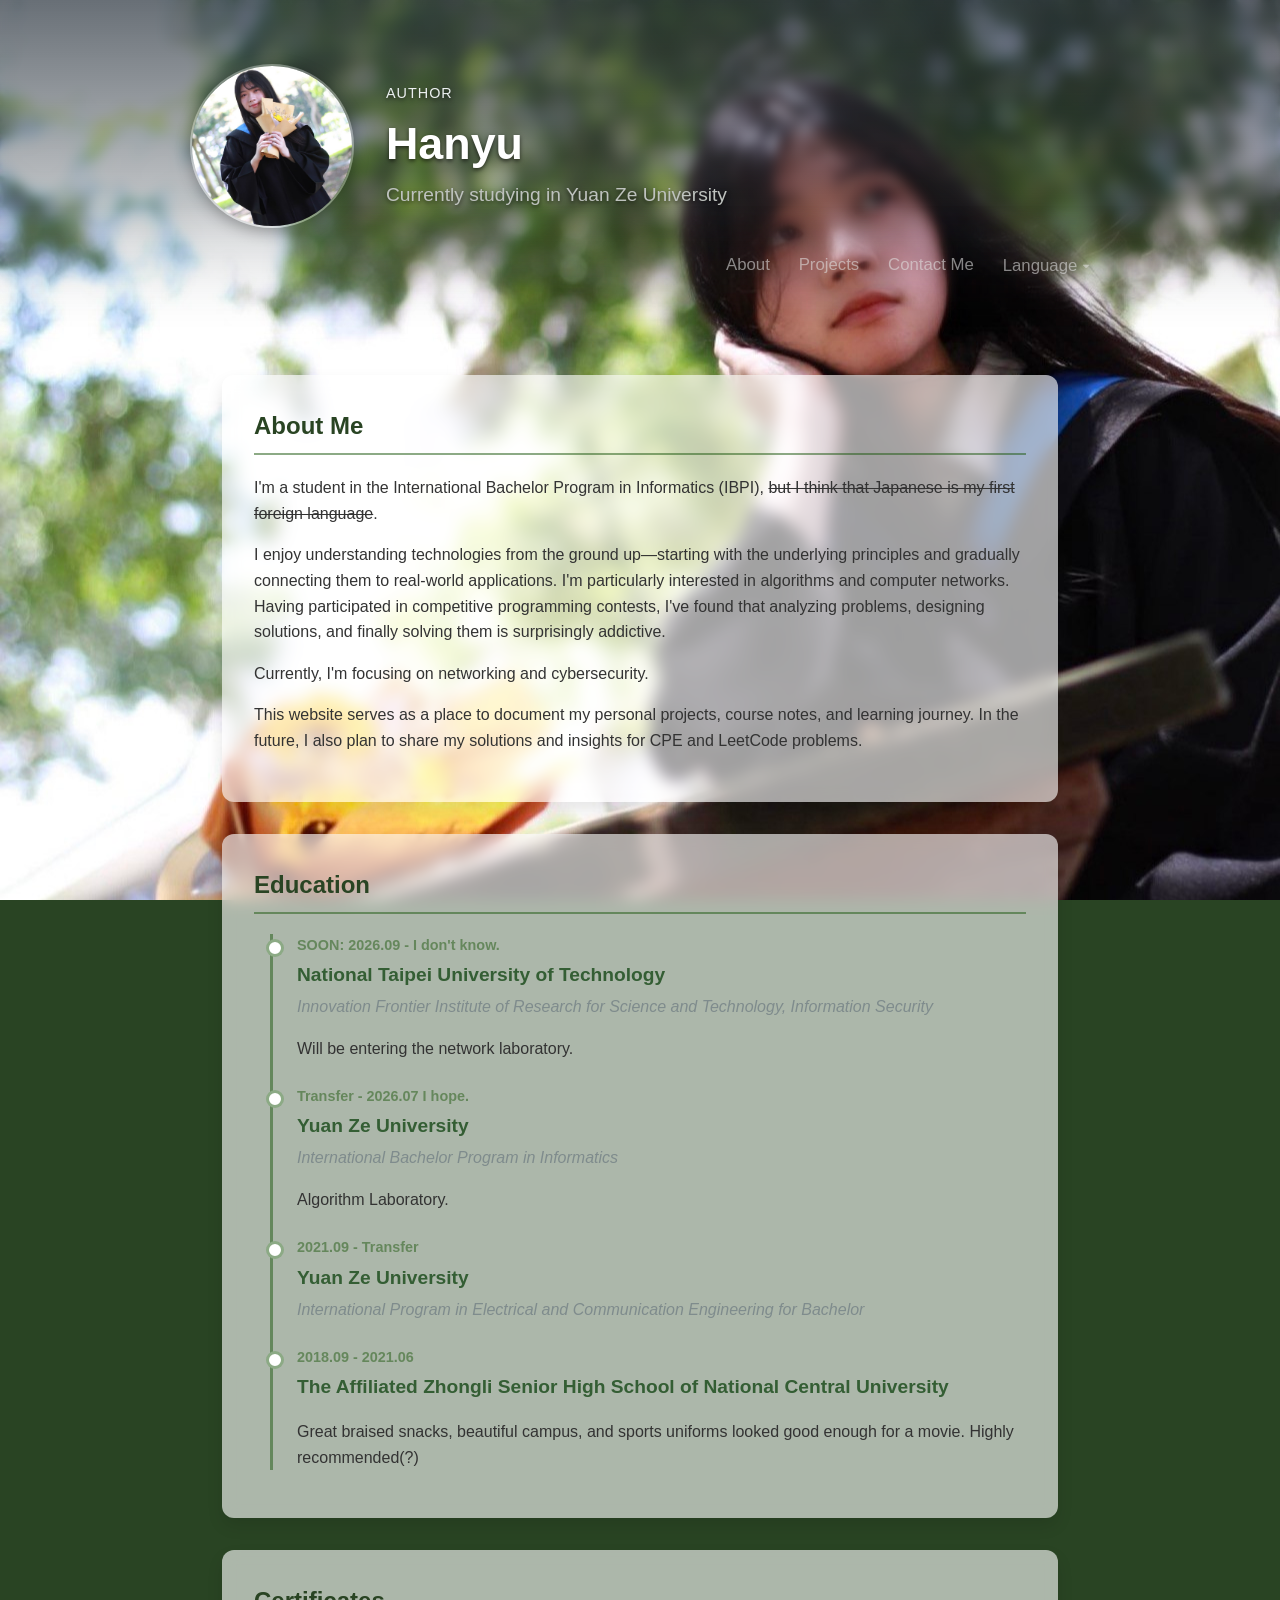
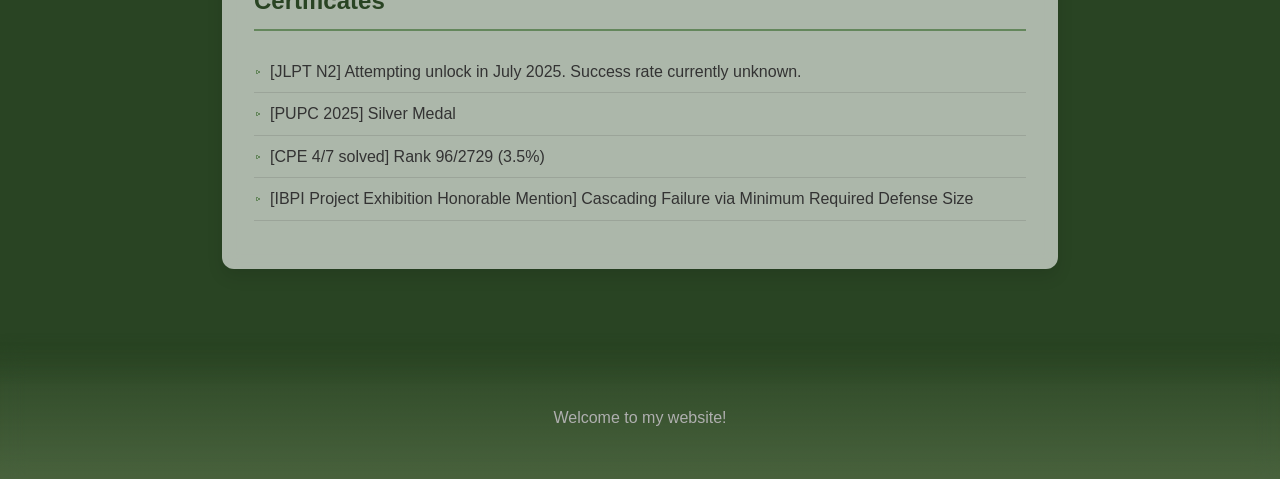
==== commit e0a62651: "delete some contents" ====
--- a/en/index.html
+++ b/en/index.html
@@ -39,7 +39,7 @@
             <h2>About Me</h2>
             <p>I'm a student in the International Bachelor Program in Informatics (IBPI), <del>but I think that Japanese is my first foreign language</del>.</p>
             <p>I enjoy understanding technologies from the ground up—starting with the underlying principles and gradually connecting them to real-world applications. I'm particularly interested in algorithms and computer networks. Having participated in competitive programming contests, I've found that analyzing problems, designing solutions, and finally solving them is surprisingly addictive.</p>
-            <p>Currently, I'm focusing on networking and cybersecurity, <del>with the goal of becoming my future professor's favorite graduate student</del>.</p>
+            <p>Currently, I'm focusing on networking and cybersecurity.</p>
             <p>This website serves as a place to document my personal projects, course notes, and learning journey. In the future, I also plan to share my solutions and insights for CPE and LeetCode problems.</p>
         </section>
 
